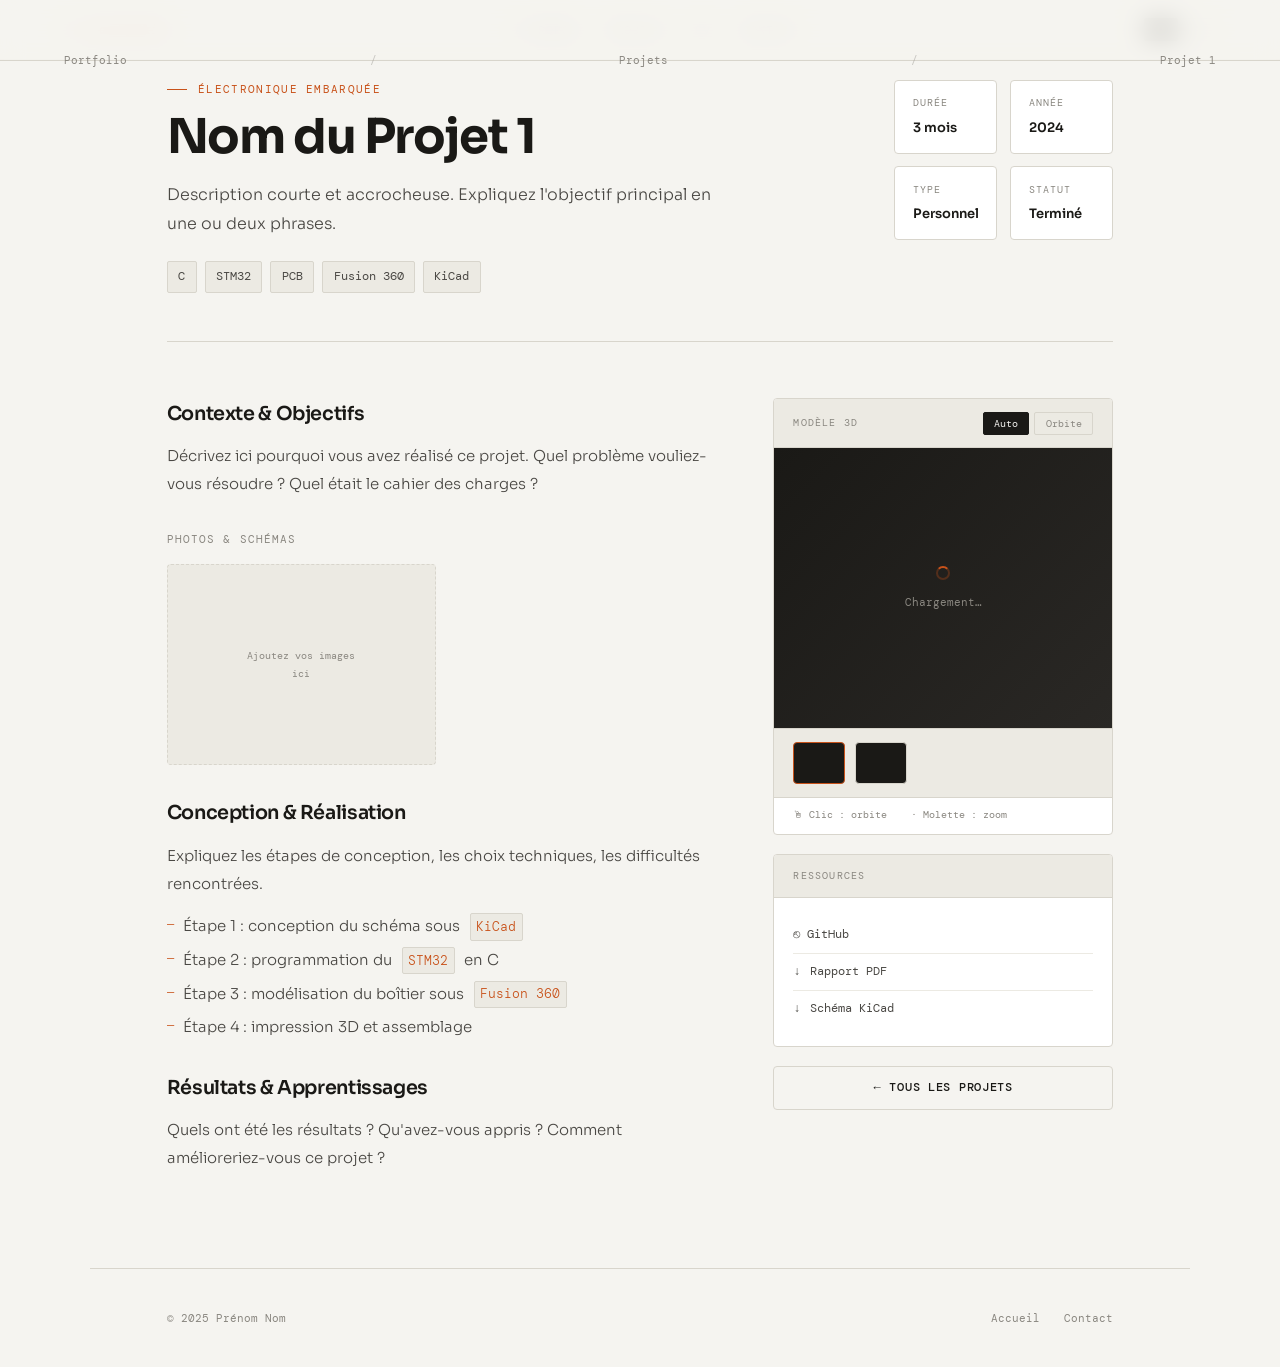
==== projets/projet-1/index.html @ 31da1fe3 "Chnage" ====
<!DOCTYPE html>
<html lang="fr" data-lang="fr">
<head>
  <meta charset="UTF-8" />
  <meta name="viewport" content="width=device-width, initial-scale=1.0"/>
  <title data-fr-title="Projet 1 — Portfolio" data-en-title="Project 1 — Portfolio">Projet 1 — Portfolio</title>
  <link rel="preconnect" href="https://fonts.googleapis.com">
  <link rel="preconnect" href="https://fonts.gstatic.com" crossorigin>
  <link href="https://fonts.googleapis.com/css2?family=DM+Mono:ital,wght@0,300;0,400;0,500;1,300&family=Sora:wght@200;300;400;600;700&display=swap" rel="stylesheet">
  <link rel="stylesheet" href="../../shared.css">
  <style>
    /* ══ LANGUE ══ */
    .lang-switch { display:flex; gap:.3rem; }
    .lang-btn { background:none; border:1px solid var(--border); border-radius:2px; padding:.2rem .55rem; font-family:var(--mono); font-size:11px; color:var(--ink3); cursor:pointer; transition:all var(--transition); }
    .lang-btn.active { background:var(--ink); color:var(--bg); border-color:var(--ink); }
    .lang-btn:hover:not(.active) { border-color:var(--ink2); color:var(--ink2); }
    [data-lang="fr"] [data-en] { display:none !important; }
    [data-lang="en"] [data-fr] { display:none !important; }

    /* ══ ANIMATIONS ══ */
    .anim       { opacity:0; transform:translateY(28px); transition:opacity .6s cubic-bezier(.4,0,.2,1), transform .6s cubic-bezier(.4,0,.2,1); }
    .anim-left  { opacity:0; transform:translateX(-40px); transition:opacity .6s cubic-bezier(.4,0,.2,1), transform .6s cubic-bezier(.4,0,.2,1); }
    .anim-right { opacity:0; transform:translateX(40px); transition:opacity .6s cubic-bezier(.4,0,.2,1), transform .6s cubic-bezier(.4,0,.2,1); }
    .anim.visible,.anim-left.visible,.anim-right.visible { opacity:1; transform:none; }
    .anim-d1{transition-delay:.07s;} .anim-d2{transition-delay:.14s;} .anim-d3{transition-delay:.21s;}

    /* ══ LAYOUT ══ */
    .page-wrap { max-width:1100px; margin:0 auto; padding:80px max(2rem,6vw) 80px; }
    .breadcrumb { display:flex; align-items:center; gap:.5rem; font-family:var(--mono); font-size:11px; color:var(--ink3); margin-bottom:3rem; padding-top:60px; }
    .breadcrumb a { color:var(--ink3); text-decoration:none; transition:color var(--transition); }
    .breadcrumb a:hover { color:var(--accent); }
    .breadcrumb-sep { opacity:.4; }

    /* ══ EN-TÊTE ══ */
    .project-header { margin-bottom:3.5rem; border-bottom:1px solid var(--border); padding-bottom:3rem; }
    .project-header-row { display:flex; justify-content:space-between; align-items:flex-start; gap:2rem; flex-wrap:wrap; }
    .project-type-label { font-family:var(--mono); font-size:11px; letter-spacing:.12em; text-transform:uppercase; color:var(--accent); margin-bottom:.8rem; display:flex; align-items:center; gap:.7rem; }
    .project-type-label::before { content:''; display:inline-block; width:20px; height:1px; background:var(--accent); }
    .project-header h1 { font-size:clamp(1.9rem,4vw,3rem); font-weight:700; letter-spacing:-.03em; line-height:1.1; margin-bottom:1.1rem; }
    .lead { font-size:1rem; font-weight:300; color:var(--ink2); max-width:560px; line-height:1.8; }
    .project-tags-row { display:flex; flex-wrap:wrap; gap:.5rem; margin-top:1.4rem; }
    .meta-grid { display:grid; grid-template-columns:1fr 1fr; gap:.8rem; flex-shrink:0; }
    .meta-item { padding:.9rem 1.1rem; background:var(--surface); border:1px solid var(--border); border-radius:var(--radius); min-width:100px; }
    .meta-label { font-family:var(--mono); font-size:10px; letter-spacing:.1em; text-transform:uppercase; color:var(--ink3); margin-bottom:.3rem; }
    .meta-value { font-size:13px; font-weight:600; }

    /* ══ CORPS ══ */
    .project-body { display:grid; grid-template-columns:1fr 340px; gap:3.5rem; align-items:start; }
    .project-content h2 { font-size:1.2rem; font-weight:600; letter-spacing:-.02em; margin:2rem 0 .8rem; }
    .project-content h2:first-child { margin-top:0; }
    .project-content p { color:var(--ink2); font-weight:300; line-height:1.85; margin-bottom:1rem; }
    .project-content ul { list-style:none; padding:0; margin-bottom:1rem; }
    .project-content li { display:flex; align-items:flex-start; gap:.6rem; color:var(--ink2); font-weight:300; line-height:1.7; margin-bottom:.4rem; }
    .project-content li::before { content:'—'; color:var(--accent); flex-shrink:0; font-family:var(--mono); font-size:12px; margin-top:2px; }
    .project-content code { font-family:var(--mono); font-size:13px; background:var(--bg2); border:1px solid var(--border); padding:.12em .42em; border-radius:2px; color:var(--accent); }

    /* ══ GALERIE IMAGES ══ */
    .img-gallery { margin:2rem 0; }
    .img-gallery-title { font-family:var(--mono); font-size:11px; letter-spacing:.1em; text-transform:uppercase; color:var(--ink3); margin-bottom:1rem; }
    .img-grid { display:grid; grid-template-columns:repeat(auto-fill, minmax(180px,1fr)); gap:.8rem; }
    .img-item { border:1px solid var(--border); border-radius:var(--radius); overflow:hidden; cursor:pointer; position:relative; aspect-ratio:4/3; background:var(--bg2); transition:border-color var(--transition), transform var(--transition); }
    .img-item:hover { border-color:var(--ink); transform:translateY(-2px); }
    .img-item img { width:100%; height:100%; object-fit:cover; display:block; }
    .img-lightbox { display:none; position:fixed; inset:0; z-index:998; background:rgba(20,19,16,.95); align-items:center; justify-content:center; }
    .img-lightbox.open { display:flex; }
    .img-lightbox img { max-width:90vw; max-height:90vh; object-fit:contain; border-radius:4px; }
    .img-lightbox-close { position:absolute; top:1.5rem; right:1.5rem; background:none; border:none; color:#fff; font-size:1.8rem; cursor:pointer; opacity:.7; transition:opacity var(--transition); }
    .img-lightbox-close:hover { opacity:1; }
    .img-lightbox-caption { position:absolute; bottom:2rem; left:50%; transform:translateX(-50%); font-family:var(--mono); font-size:11px; color:rgba(255,255,255,.5); }

    /* ══ SIDEBAR ══ */
    .project-sidebar { display:flex; flex-direction:column; gap:1.2rem; }
    .sidebar-card { background:var(--surface); border:1px solid var(--border); border-radius:var(--radius); overflow:hidden; }
    .sidebar-card-title { font-family:var(--mono); font-size:10px; letter-spacing:.12em; text-transform:uppercase; color:var(--ink3); padding:.8rem 1.2rem; border-bottom:1px solid var(--border); background:var(--bg2); }
    .sidebar-card-body { padding:1.2rem; }
    .sidebar-link { display:flex; align-items:center; gap:.6rem; font-family:var(--mono); font-size:12px; color:var(--ink2); text-decoration:none; padding:.5rem 0; border-bottom:1px solid var(--bg2); transition:color var(--transition); }
    .sidebar-link:last-child { border-bottom:none; }
    .sidebar-link:hover { color:var(--accent); }

    /* ══ VISIONNEUSE 3D ══ */
    .viewer-3d-card { background:var(--surface); border:1px solid var(--border); border-radius:var(--radius); overflow:hidden; }
    .viewer-3d-header { display:flex; align-items:center; justify-content:space-between; padding:.8rem 1.2rem; border-bottom:1px solid var(--border); background:var(--bg2); }
    .viewer-3d-title { font-family:var(--mono); font-size:10px; letter-spacing:.12em; text-transform:uppercase; color:var(--ink3); }
    .viewer-tabs { display:flex; gap:.3rem; }
    .viewer-tab { font-family:var(--mono); font-size:10px; padding:.25rem .65rem; border:1px solid var(--border); background:none; border-radius:2px; color:var(--ink3); cursor:pointer; transition:all var(--transition); }
    .viewer-tab.active { background:var(--ink); color:var(--bg); border-color:var(--ink); }
    .viewer-canvas-wrap { position:relative; height:280px; background:linear-gradient(135deg,#1a1916,#2a2825); display:flex; align-items:center; justify-content:center; }
    #viewerCanvas { position:absolute; inset:0; width:100%; height:100%; display:none; }
    .viewer-loading { display:flex; flex-direction:column; align-items:center; gap:.8rem; font-family:var(--mono); font-size:11px; color:var(--ink3); }
    .viewer-footer { padding:.6rem 1.2rem; border-top:1px solid var(--border); font-family:var(--mono); font-size:10px; color:var(--ink3); display:flex; gap:1.5rem; }
    .models-thumbs { display:flex; gap:.6rem; flex-wrap:wrap; padding:.8rem 1.2rem; border-top:1px solid var(--border); background:var(--bg2); }
    .model-thumb-btn { width:52px; height:42px; border:1px solid var(--border); border-radius:var(--radius); background:#1a1916; cursor:pointer; position:relative; overflow:hidden; padding:0; transition:border-color var(--transition); }
    .model-thumb-btn.active { border-color:var(--accent); }
    .model-thumb-btn canvas { position:absolute; inset:0; width:100%; height:100%; }

    @media (max-width:900px) { .project-body { grid-template-columns:1fr; } .meta-grid { grid-template-columns:repeat(4,1fr); } }
    @media (max-width:600px) { .meta-grid { grid-template-columns:1fr 1fr; } .project-header-row { flex-direction:column; } }
  </style>
</head>
<body>

  <nav>
    <a class="nav-logo" href="../../index.html">// portfolio</a>
    <ul class="nav-links">
      <li><a href="../../index.html#apropos"><span data-fr>À propos</span><span data-en>About</span></a></li>
      <li><a href="../../index.html#projets"><span data-fr>Projets</span><span data-en>Projects</span></a></li>
      <li><a href="../../index.html#cv">CV</a></li>
      <li><a href="../../index.html#contact">Contact</a></li>
    </ul>
    <div class="lang-switch">
      <button class="lang-btn active" onclick="setLang('fr',this)">FR</button>
      <button class="lang-btn" onclick="setLang('en',this)">EN</button>
    </div>
  </nav>

  <div class="page-wrap">

    <nav class="breadcrumb">
      <a href="../../index.html">Portfolio</a>
      <span class="breadcrumb-sep">/</span>
      <a href="../../index.html#projets"><span data-fr>Projets</span><span data-en>Projects</span></a>
      <span class="breadcrumb-sep">/</span>
      <!-- ✏️ NOM DU PROJET -->
      <span data-fr>Projet 1</span><span data-en>Project 1</span>
    </nav>

    <!-- ══ EN-TÊTE ══ -->
    <header class="project-header anim">
      <div class="project-header-row">
        <div>
          <!-- ✏️ TYPE -->
          <div class="project-type-label"><span data-fr>Électronique embarquée</span><span data-en>Embedded electronics</span></div>
          <!-- ✏️ TITRE -->
          <h1><span data-fr>Nom du Projet 1</span><span data-en>Project 1 Name</span></h1>
          <!-- ✏️ DESCRIPTION COURTE -->
          <p class="lead">
            <span data-fr>Description courte et accrocheuse. Expliquez l'objectif principal en une ou deux phrases.</span>
            <span data-en>Short and punchy description. State the main objective in one or two sentences.</span>
          </p>
          <div class="project-tags-row">
            <!-- ✏️ TAGS -->
            <span class="tag">C</span><span class="tag">STM32</span><span class="tag">PCB</span><span class="tag">Fusion 360</span><span class="tag">KiCad</span>
          </div>
        </div>
        <div class="meta-grid">
          <!-- ✏️ MÉTADONNÉES -->
          <div class="meta-item"><div class="meta-label" data-fr>Durée</div><div class="meta-label" data-en>Duration</div><div class="meta-value">3 <span data-fr>mois</span><span data-en>months</span></div></div>
          <div class="meta-item"><div class="meta-label" data-fr>Année</div><div class="meta-label" data-en>Year</div><div class="meta-value">2024</div></div>
          <div class="meta-item"><div class="meta-label">Type</div><div class="meta-value" data-fr>Personnel</div><div class="meta-value" data-en>Personal</div></div>
          <div class="meta-item"><div class="meta-label">Statut</div><div class="meta-value" data-fr>Terminé</div><div class="meta-value" data-en>Done</div></div>
        </div>
      </div>
    </header>

    <!-- ══ CORPS ══ -->
    <div class="project-body">

      <main class="project-content">

        <h2 class="anim"><span data-fr>Contexte & Objectifs</span><span data-en>Context & Goals</span></h2>
        <!-- ✏️ CONTENU FR/EN -->
        <p class="anim anim-d1" data-fr>Décrivez ici pourquoi vous avez réalisé ce projet. Quel problème vouliez-vous résoudre ? Quel était le cahier des charges ?</p>
        <p class="anim anim-d1" data-en>Describe why you built this project. What problem were you solving? What were the specifications?</p>

        <!-- ✏️ GALERIE D'IMAGES — ajoutez vos images dans le dossier du projet -->
        <!-- Supprimez ou complétez ce bloc selon vos images -->
        <div class="img-gallery anim">
          <div class="img-gallery-title"><span data-fr>Photos & schémas</span><span data-en>Photos & schematics</span></div>
          <div class="img-grid">
            <!-- Exemple : <div class="img-item" onclick="openLight(this)"><img src="schema.jpg" alt="Schéma électrique" data-caption="Schéma électrique — KiCad"></div> -->
            <div class="img-item" style="display:flex;align-items:center;justify-content:center;font-family:var(--mono);font-size:10px;color:var(--ink3);border-style:dashed;">
              <span style="text-align:center;padding:1rem;line-height:1.8;"><span data-fr>Ajoutez vos images<br>ici</span><span data-en>Add your images<br>here</span></span>
            </div>
          </div>
        </div>

        <h2 class="anim"><span data-fr>Conception & Réalisation</span><span data-en>Design & Implementation</span></h2>
        <p class="anim" data-fr>Expliquez les étapes de conception, les choix techniques, les difficultés rencontrées.</p>
        <p class="anim" data-en>Explain the design process, technical choices, and challenges encountered.</p>
        <ul class="anim">
          <li data-fr>Étape 1 : conception du schéma sous <code>KiCad</code></li>
          <li data-en>Step 1: schematic design with <code>KiCad</code></li>
          <li data-fr>Étape 2 : programmation du <code>STM32</code> en C</li>
          <li data-en>Step 2: <code>STM32</code> firmware in C</li>
          <li data-fr>Étape 3 : modélisation du boîtier sous <code>Fusion 360</code></li>
          <li data-en>Step 3: enclosure modelling with <code>Fusion 360</code></li>
          <li data-fr>Étape 4 : impression 3D et assemblage</li>
          <li data-en>Step 4: 3D printing and assembly</li>
        </ul>

        <h2 class="anim"><span data-fr>Résultats & Apprentissages</span><span data-en>Results & Takeaways</span></h2>
        <p class="anim" data-fr>Quels ont été les résultats ? Qu'avez-vous appris ? Comment amélioreriez-vous ce projet ?</p>
        <p class="anim" data-en>What were the results? What did you learn? How would you improve this project?</p>

      </main>

      <!-- ══ SIDEBAR ══ -->
      <aside class="project-sidebar">

        <!-- Visionneuse 3D -->
        <div class="viewer-3d-card anim anim-right">
          <div class="viewer-3d-header">
            <span class="viewer-3d-title"><span data-fr>Modèle 3D</span><span data-en>3D Model</span></span>
            <div class="viewer-tabs">
              <button class="viewer-tab active" onclick="setViewMode('rotate',this)"><span data-fr>Auto</span><span data-en>Auto</span></button>
              <button class="viewer-tab" onclick="setViewMode('orbit',this)"><span data-fr>Orbite</span><span data-en>Orbit</span></button>
            </div>
          </div>
          <div class="viewer-canvas-wrap" id="viewerWrap">
            <canvas id="viewerCanvas"></canvas>
            <div class="viewer-loading" id="viewerLoading">
              <div class="spinner"></div>
              <span data-fr>Chargement…</span><span data-en>Loading…</span>
            </div>
          </div>
          <div class="models-thumbs" id="modelsThumbs" style="display:none;"></div>
          <div class="viewer-footer">
            <span data-fr>🖱 Clic : orbite</span><span data-en>🖱 Click: orbit</span>
            <span>· <span data-fr>Molette : zoom</span><span data-en>Scroll: zoom</span></span>
          </div>
        </div>

        <!-- Ressources -->
        <div class="sidebar-card anim anim-right anim-d1">
          <div class="sidebar-card-title"><span data-fr>Ressources</span><span data-en>Resources</span></div>
          <div class="sidebar-card-body">
            <!-- ✏️ LIENS -->
            <a href="#" class="sidebar-link">⎋ GitHub</a>
            <a href="#" class="sidebar-link">↓ <span data-fr>Rapport PDF</span><span data-en>PDF Report</span></a>
            <a href="#" class="sidebar-link">↓ <span data-fr>Schéma KiCad</span><span data-en>KiCad schematic</span></a>
          </div>
        </div>

        <a href="../../index.html#projets" class="btn btn-ghost anim anim-right anim-d2" style="width:100%;justify-content:center;">
          ← <span data-fr>Tous les projets</span><span data-en>All projects</span>
        </a>

      </aside>
    </div>

  </div>

  <!-- Lightbox -->
  <div class="img-lightbox" id="lightbox" onclick="closeLight(event)">
    <button class="img-lightbox-close" onclick="closeLight()">✕</button>
    <img id="lightboxImg" src="" alt="">
    <div class="img-lightbox-caption" id="lightboxCaption"></div>
  </div>

  <footer>
    <span class="footer-copy">© 2025 Prénom Nom</span>
    <div class="footer-links">
      <a href="../../index.html"><span data-fr>Accueil</span><span data-en>Home</span></a>
      <a href="../../index.html#contact">Contact</a>
    </div>
  </footer>

  <script>
    // ══════════════════════════════
    // CONFIGURATION — modifiez ici
    // ══════════════════════════════

    // ✏️ Fichiers .glb dans modeles3d/ (relatif à ce fichier)
    const MODELES_3D = ["bras.glb","Untitled.glb"
      // "boitier.glb",
      // "carte-pcb.glb",
    ];

    // ══════════════════════════════
    // LANGUE
    // ══════════════════════════════
    function setLang(lang, btn) {
      document.documentElement.setAttribute('data-lang', lang);
      document.querySelectorAll('.lang-btn').forEach(b => b.classList.remove('active'));
      btn.classList.add('active');
      try { localStorage.setItem('portfolio-lang', lang); } catch(e) {}
    }
    try {
      const s = localStorage.getItem('portfolio-lang');
      if (s) {
        document.documentElement.setAttribute('data-lang', s);
        document.querySelectorAll('.lang-btn').forEach(b => b.classList.toggle('active', b.textContent.toLowerCase() === s));
      }
    } catch(e) {}

    // ══════════════════════════════
    // ANIMATIONS
    // ══════════════════════════════
    const io = new IntersectionObserver(entries => {
      entries.forEach(e => { if (e.isIntersecting) { e.target.classList.add('visible'); io.unobserve(e.target); } });
    }, { threshold: 0.08, rootMargin: '0px 0px -30px 0px' });
    document.querySelectorAll('.anim,.anim-left,.anim-right').forEach(el => io.observe(el));

    // ══════════════════════════════
    // LIGHTBOX IMAGES
    // ══════════════════════════════
    function openLight(el) {
      const img = el.querySelector('img');
      if (!img) return;
      document.getElementById('lightboxImg').src = img.src;
      document.getElementById('lightboxCaption').textContent = img.dataset.caption || img.alt || '';
      document.getElementById('lightbox').classList.add('open');
      document.body.style.overflow = 'hidden';
    }
    function closeLight(e) {
      if (e && e.target !== document.getElementById('lightbox') && !e.target.classList.contains('img-lightbox-close')) return;
      document.getElementById('lightbox').classList.remove('open');
      document.body.style.overflow = '';
    }
    document.addEventListener('keydown', e => { if (e.key === 'Escape') { document.getElementById('lightbox').classList.remove('open'); document.body.style.overflow = ''; } });

    // ══════════════════════════════
    // THREE.JS + GLB
    // ══════════════════════════════
    function loadScript(src) { return new Promise((r,j) => { const s=document.createElement('script'); s.src=src; s.onload=r; s.onerror=j; document.head.appendChild(s); }); }
    const threeReady = (async () => {
      await loadScript('https://cdnjs.cloudflare.com/ajax/libs/three.js/r128/three.min.js');
      await loadScript('https://cdn.jsdelivr.net/npm/three@0.128.0/examples/js/loaders/GLTFLoader.js');
      await loadScript('https://cdn.jsdelivr.net/npm/three@0.128.0/examples/js/controls/OrbitControls.js');
    })();

    let viewerRenderer=null, viewerRAF=null, viewerModel=null, viewerControls=null, viewMode='rotate';
    function setViewMode(mode, btn) {
      viewMode = mode;
      document.querySelectorAll('.viewer-tab').forEach(t => t.classList.remove('active'));
      btn.classList.add('active');
      if (viewerControls) viewerControls.enabled = (mode === 'orbit');
    }

    async function initViewer(buf) {
      await threeReady;
      const wrap = document.getElementById('viewerWrap');
      const canvas = document.getElementById('viewerCanvas');
      const loading = document.getElementById('viewerLoading');
      if (viewerRAF) cancelAnimationFrame(viewerRAF);
      if (viewerRenderer) { viewerRenderer.dispose(); viewerRenderer = null; }
      canvas.style.display = 'none'; loading.style.display = 'flex';
      const w = wrap.clientWidth, h = 280;
      canvas.width = w; canvas.height = h;
      viewerRenderer = new THREE.WebGLRenderer({ canvas, antialias:true });
      viewerRenderer.setSize(w,h); viewerRenderer.setPixelRatio(Math.min(devicePixelRatio,2));
      viewerRenderer.outputEncoding = THREE.sRGBEncoding; viewerRenderer.setClearColor(0x1a1916,1);
      const scene = new THREE.Scene();
      const cam = new THREE.PerspectiveCamera(45,w/h,0.001,10000);
      cam.position.set(0,1.2,3.5);
      viewerControls = new THREE.OrbitControls(cam,canvas);
      viewerControls.enableDamping=true; viewerControls.dampingFactor=0.07; viewerControls.enabled=(viewMode==='orbit');
      scene.add(new THREE.AmbientLight(0xffffff,0.7));
      const dl=new THREE.DirectionalLight(0xffffff,1.3); dl.position.set(4,6,4); scene.add(dl);
      scene.add(new THREE.HemisphereLight(0x334466,0x221100,0.4));
      new THREE.GLTFLoader().parse(buf.slice(0),'',(gltf)=>{
        if(viewerModel) scene.remove(viewerModel);
        viewerModel=gltf.scene;
        const box=new THREE.Box3().setFromObject(viewerModel);
        const center=box.getCenter(new THREE.Vector3());
        const maxD=Math.max(...box.getSize(new THREE.Vector3()).toArray())||1;
        viewerModel.scale.setScalar(2.5/maxD); viewerModel.position.copy(center.multiplyScalar(-2.5/maxD));
        scene.add(viewerModel); viewerControls.target.set(0,0,0); viewerControls.update();
        loading.style.display='none'; canvas.style.display='block';
        let angle=0;
        const loop=()=>{ viewerRAF=requestAnimationFrame(loop); if(viewMode==='rotate'){angle+=0.007;viewerModel.rotation.y=angle;} viewerControls.update(); viewerRenderer.render(scene,cam); };
        loop();
      },err=>{console.error(err);loading.innerHTML='<span style="color:#ef4444">⚠</span>';});
    }

    async function makeMiniThumb(btn,buf) {
      await threeReady;
      const canvas=document.createElement('canvas'); canvas.width=52; canvas.height=42;
      canvas.style.cssText='position:absolute;inset:0;width:100%;height:100%;';
      const renderer=new THREE.WebGLRenderer({canvas,antialias:true});
      renderer.setSize(52,42); renderer.setClearColor(0x1a1916,1); renderer.outputEncoding=THREE.sRGBEncoding;
      const scene=new THREE.Scene(); const cam=new THREE.PerspectiveCamera(45,52/42,0.001,10000); cam.position.set(0,1,3);
      scene.add(new THREE.AmbientLight(0xffffff,0.8)); const dl=new THREE.DirectionalLight(0xffffff,1.2); dl.position.set(3,5,3); scene.add(dl);
      new THREE.GLTFLoader().parse(buf.slice(0),'',(gltf)=>{
        const m=gltf.scene; const box=new THREE.Box3().setFromObject(m);
        const center=box.getCenter(new THREE.Vector3()); const maxD=Math.max(...box.getSize(new THREE.Vector3()).toArray())||1;
        m.scale.setScalar(2/maxD); m.position.copy(center.multiplyScalar(-2/maxD)); scene.add(m);
        let a=0; const loop=()=>{requestAnimationFrame(loop);a+=0.013;m.rotation.y=a;renderer.render(scene,cam);};
        loop(); btn.appendChild(canvas);
      },()=>{});
    }

    async function loadAllModels() {
      const card = document.querySelector('.viewer-3d-card');
      if (MODELES_3D.length === 0) { if(card) card.style.display='none'; return; }
      const thumbsEl = document.getElementById('modelsThumbs');
      let first = true;
      for (const f of MODELES_3D) {
        try {
          const res = await fetch(`modeles3d/${f}`); if(!res.ok) throw 0;
          const buf = await res.arrayBuffer();
          const btn = document.createElement('button');
          btn.className = 'model-thumb-btn'; btn.title = f.replace(/\.glb$/i,'');
          btn.onclick = () => { document.querySelectorAll('.model-thumb-btn').forEach(b=>b.classList.remove('active')); btn.classList.add('active'); initViewer(buf); };
          thumbsEl.appendChild(btn);
          makeMiniThumb(btn, buf);
          if (first) { first=false; btn.classList.add('active'); initViewer(buf); if(MODELES_3D.length>1) thumbsEl.style.display='flex'; }
        } catch(e) { console.warn('GLB not found:', f); }
      }
      if (first && card) card.style.display='none'; // aucun chargé
    }
    loadAllModels();
  </script>
</body>
</html>
---- shared.css ----
/* ═══════════════════════════════════════
   SHARED STYLES — portfolio + projet pages
   ═══════════════════════════════════════ */

*, *::before, *::after { box-sizing: border-box; margin: 0; padding: 0; }

:root {
  --bg: #f5f4f0;
  --bg2: #eceae3;
  --surface: #ffffff;
  --ink: #1a1916;
  --ink2: #4a4844;
  --ink3: #8a8780;
  --accent: #c8521a;
  --accent2: #2a52be;
  --border: #d8d5cc;
  --mono: 'DM Mono', monospace;
  --sans: 'Sora', sans-serif;
  --radius: 4px;
  --transition: 0.22s cubic-bezier(0.4,0,0.2,1);
}

html { scroll-behavior: smooth; }

body {
  background: var(--bg);
  color: var(--ink);
  font-family: var(--sans);
  font-size: 15px;
  line-height: 1.65;
  overflow-x: hidden;
}

/* ── NAV ── */
nav {
  position: fixed; top: 0; left: 0; right: 0; z-index: 100;
  display: flex; align-items: center; justify-content: space-between;
  padding: 0 max(2rem, 5vw);
  height: 60px;
  background: rgba(245,244,240,0.88);
  backdrop-filter: blur(12px);
  border-bottom: 1px solid var(--border);
}
.nav-logo {
  font-family: var(--mono); font-size: 13px; font-weight: 500;
  color: var(--accent); letter-spacing: 0.05em; text-decoration: none;
}
.nav-links { display: flex; gap: 2rem; list-style: none; }
.nav-links a {
  font-family: var(--mono); font-size: 12px; font-weight: 400;
  color: var(--ink2); text-decoration: none;
  letter-spacing: 0.06em; text-transform: uppercase;
  transition: color var(--transition); position: relative;
}
.nav-links a::after {
  content:''; position: absolute; bottom: -2px; left: 0;
  width: 0; height: 1px; background: var(--accent);
  transition: width var(--transition);
}
.nav-links a:hover { color: var(--ink); }
.nav-links a:hover::after { width: 100%; }

/* ── BUTTONS ── */
.btn {
  display: inline-flex; align-items: center; gap: 0.5rem;
  padding: 0.7rem 1.5rem;
  font-family: var(--mono); font-size: 12px; font-weight: 500;
  letter-spacing: 0.06em; text-transform: uppercase;
  text-decoration: none; border-radius: var(--radius);
  transition: all var(--transition); cursor: pointer; border: 1px solid;
}
.btn-primary { background: var(--ink); color: var(--bg); border-color: var(--ink); }
.btn-primary:hover { background: var(--accent); border-color: var(--accent); }
.btn-ghost { background: transparent; color: var(--ink); border-color: var(--border); }
.btn-ghost:hover { border-color: var(--ink); background: var(--bg2); }

/* ── TAGS ── */
.tag {
  font-family: var(--mono); font-size: 12px;
  padding: 0.3rem 0.65rem;
  background: var(--bg2); border: 1px solid var(--border);
  border-radius: 2px; color: var(--ink2);
}

/* ── FADE-IN ── */
.fade-in {
  opacity: 0; transform: translateY(18px);
  transition: opacity 0.55s cubic-bezier(.4,0,.2,1), transform 0.55s cubic-bezier(.4,0,.2,1);
}
.fade-in.visible { opacity: 1; transform: translateY(0); }

/* ── FOOTER ── */
footer {
  max-width: 1100px; margin: 0 auto;
  padding: 2.5rem max(2rem, 6vw);
  display: flex; justify-content: space-between; align-items: center;
  border-top: 1px solid var(--border);
}
.footer-copy { font-family: var(--mono); font-size: 11px; color: var(--ink3); }
.footer-links { display: flex; gap: 1.5rem; }
.footer-links a {
  font-family: var(--mono); font-size: 11px; color: var(--ink3);
  text-decoration: none; transition: color var(--transition);
}
.footer-links a:hover { color: var(--ink); }

/* ── SPINNER ── */
.spinner {
  width: 14px; height: 14px;
  border: 2px solid rgba(200,82,26,0.3); border-top-color: var(--accent);
  border-radius: 50%; animation: spin 0.7s linear infinite;
}
@keyframes spin { to { transform: rotate(360deg); } }

/* ── RESPONSIVE ── */
@media (max-width: 768px) {
  .nav-links { display: none; }
}
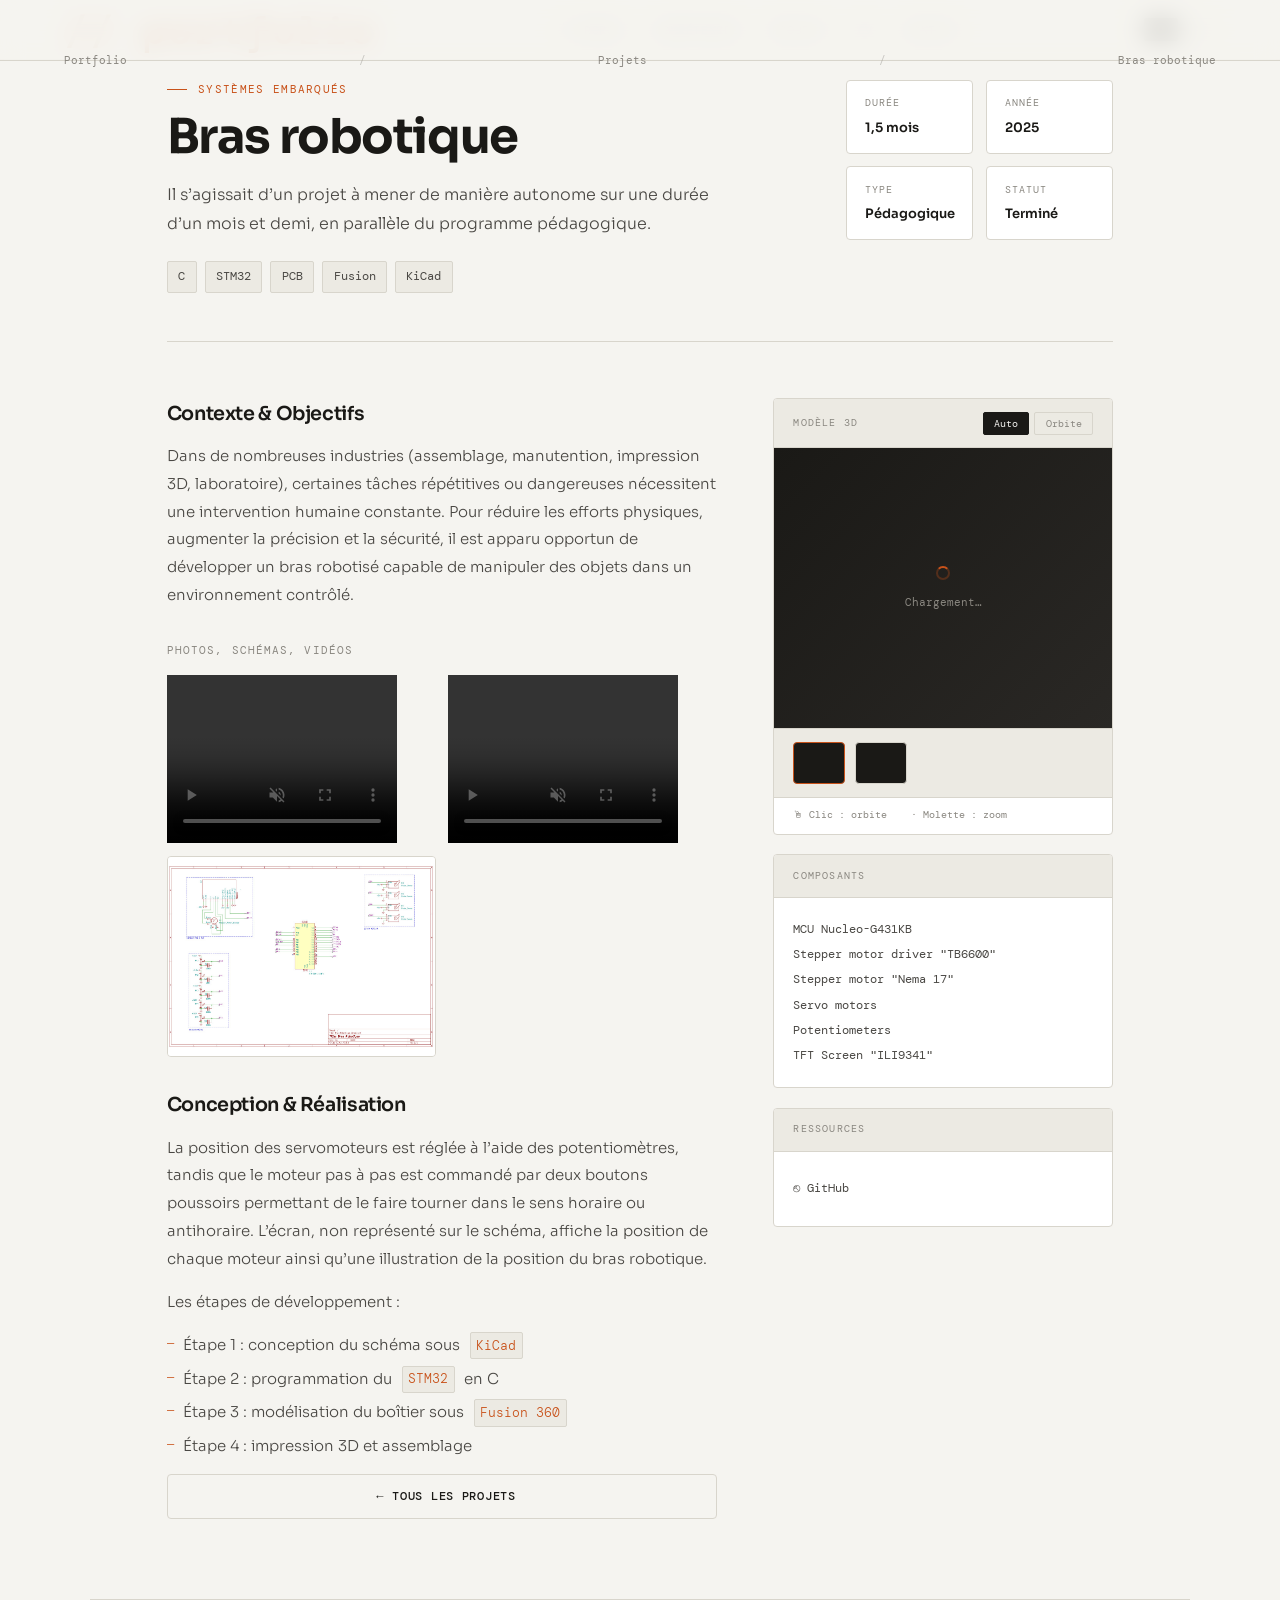
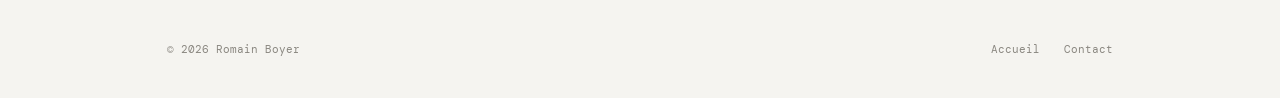
==== commit 0c1adc9d: "Chnage" ====
--- a/projets/projet-1/index.html
+++ b/projets/projet-1/index.html
@@ -100,12 +100,13 @@
 <body>
 
   <nav>
-    <a class="nav-logo" href="../../index.html">// portfolio</a>
+    <a class="nav-logo" href="#hero">// portfolio</a>
     <ul class="nav-links">
-      <li><a href="../../index.html#apropos"><span data-fr>À propos</span><span data-en>About</span></a></li>
-      <li><a href="../../index.html#projets"><span data-fr>Projets</span><span data-en>Projects</span></a></li>
-      <li><a href="../../index.html#cv">CV</a></li>
-      <li><a href="../../index.html#contact">Contact</a></li>
+      <li><a href="#apropos"><span data-fr>À propos</span><span data-en>About</span></a></li>
+      <li><a href="#competences"><span data-fr>Compétences</span><span data-en>Skills</span></a></li>
+      <li><a href="#projets"><span data-fr>Projets</span><span data-en>Projects</span></a></li>
+      <li><a href="#cv">CV</a></li>
+      <li><a href="#contact">Contact</a></li>
     </ul>
     <div class="lang-switch">
       <button class="lang-btn active" onclick="setLang('fr',this)">FR</button>
@@ -121,7 +122,7 @@
       <a href="../../index.html#projets"><span data-fr>Projets</span><span data-en>Projects</span></a>
       <span class="breadcrumb-sep">/</span>
       <!-- ✏️ NOM DU PROJET -->
-      <span data-fr>Projet 1</span><span data-en>Project 1</span>
+      <span data-fr>Bras robotique</span><span data-en>Robotic arm</span>
     </nav>
 
     <!-- ══ EN-TÊTE ══ -->
@@ -129,24 +130,24 @@
       <div class="project-header-row">
         <div>
           <!-- ✏️ TYPE -->
-          <div class="project-type-label"><span data-fr>Électronique embarquée</span><span data-en>Embedded electronics</span></div>
+          <div class="project-type-label"><span data-fr>Systèmes embarqués</span><span data-en>Embedded systems</span></div>
           <!-- ✏️ TITRE -->
-          <h1><span data-fr>Nom du Projet 1</span><span data-en>Project 1 Name</span></h1>
+          <h1><span data-fr>Bras robotique</span><span data-en>Robotic arm</span></h1>
           <!-- ✏️ DESCRIPTION COURTE -->
           <p class="lead">
-            <span data-fr>Description courte et accrocheuse. Expliquez l'objectif principal en une ou deux phrases.</span>
-            <span data-en>Short and punchy description. State the main objective in one or two sentences.</span>
+            <span data-fr>Il s’agissait d’un projet à mener de manière autonome sur une durée d’un mois et demi, en parallèle du programme pédagogique.</span>
+            <span data-en>This was a project to be carried out independently over a period of one and a half months, in parallel with the educational program.</span>
           </p>
           <div class="project-tags-row">
             <!-- ✏️ TAGS -->
-            <span class="tag">C</span><span class="tag">STM32</span><span class="tag">PCB</span><span class="tag">Fusion 360</span><span class="tag">KiCad</span>
+            <span class="tag">C</span><span class="tag">STM32</span><span class="tag">PCB</span><span class="tag">Fusion</span><span class="tag">KiCad</span>
           </div>
         </div>
         <div class="meta-grid">
           <!-- ✏️ MÉTADONNÉES -->
-          <div class="meta-item"><div class="meta-label" data-fr>Durée</div><div class="meta-label" data-en>Duration</div><div class="meta-value">3 <span data-fr>mois</span><span data-en>months</span></div></div>
-          <div class="meta-item"><div class="meta-label" data-fr>Année</div><div class="meta-label" data-en>Year</div><div class="meta-value">2024</div></div>
-          <div class="meta-item"><div class="meta-label">Type</div><div class="meta-value" data-fr>Personnel</div><div class="meta-value" data-en>Personal</div></div>
+          <div class="meta-item"><div class="meta-label" data-fr>Durée</div><div class="meta-label" data-en>Duration</div><div class="meta-value">1,5 <span data-fr>mois</span><span data-en>months</span></div></div>
+          <div class="meta-item"><div class="meta-label" data-fr>Année</div><div class="meta-label" data-en>Year</div><div class="meta-value">2025</div></div>
+          <div class="meta-item"><div class="meta-label">Type</div><div class="meta-value" data-fr>Pédagogique</div><div class="meta-value" data-en>Educational</div></div>
           <div class="meta-item"><div class="meta-label">Statut</div><div class="meta-value" data-fr>Terminé</div><div class="meta-value" data-en>Done</div></div>
         </div>
       </div>
@@ -159,24 +160,25 @@
 
         <h2 class="anim"><span data-fr>Contexte & Objectifs</span><span data-en>Context & Goals</span></h2>
         <!-- ✏️ CONTENU FR/EN -->
-        <p class="anim anim-d1" data-fr>Décrivez ici pourquoi vous avez réalisé ce projet. Quel problème vouliez-vous résoudre ? Quel était le cahier des charges ?</p>
-        <p class="anim anim-d1" data-en>Describe why you built this project. What problem were you solving? What were the specifications?</p>
+        <p class="anim anim-d1" data-fr>Dans de nombreuses industries (assemblage, manutention, impression 3D, laboratoire), certaines tâches répétitives ou dangereuses nécessitent une intervention humaine constante. Pour réduire les efforts physiques, augmenter la précision et la sécurité, il est apparu opportun de développer un bras robotisé capable de manipuler des objets dans un environnement contrôlé.</p>
+        <p class="anim anim-d1" data-en>In many industries (assembly, handling, 3D printing, laboratories), certain repetitive or dangerous tasks require constant human intervention. To reduce physical strain and increase precision and safety, it became necessary to develop a robotic arm capable of manipulating objects in a controlled environment.</p>
 
         <!-- ✏️ GALERIE D'IMAGES — ajoutez vos images dans le dossier du projet -->
         <!-- Supprimez ou complétez ce bloc selon vos images -->
         <div class="img-gallery anim">
-          <div class="img-gallery-title"><span data-fr>Photos & schémas</span><span data-en>Photos & schematics</span></div>
+          <div class="img-gallery-title"><span data-fr>Photos, schémas, vidéos</span><span data-en>Photos, schematics, videos</span></div>
           <div class="img-grid">
-            <!-- Exemple : <div class="img-item" onclick="openLight(this)"><img src="schema.jpg" alt="Schéma électrique" data-caption="Schéma électrique — KiCad"></div> -->
-            <div class="img-item" style="display:flex;align-items:center;justify-content:center;font-family:var(--mono);font-size:10px;color:var(--ink3);border-style:dashed;">
-              <span style="text-align:center;padding:1rem;line-height:1.8;"><span data-fr>Ajoutez vos images<br>ici</span><span data-en>Add your images<br>here</span></span>
-            </div>
+            <video width="230" height="168" controls muted><source src="video.mov" type="video/mp4">Votre navigateur ne supporte pas la balise vidéo.</video>
+            <video width="230" height="168" controls muted><source src="video2.mov" type="video/mp4">Votre navigateur ne supporte pas la balise vidéo.</video>
+            <div class="img-item" onclick="openLight(this)"><img src="BrasRobotique.jpg" alt="Schéma électrique" data-caption="Schéma électrique — KiCad"></div>
           </div>
         </div>
 
         <h2 class="anim"><span data-fr>Conception & Réalisation</span><span data-en>Design & Implementation</span></h2>
-        <p class="anim" data-fr>Expliquez les étapes de conception, les choix techniques, les difficultés rencontrées.</p>
-        <p class="anim" data-en>Explain the design process, technical choices, and challenges encountered.</p>
+        <p class="anim" data-fr>La position des servomoteurs est réglée à l’aide des potentiomètres, tandis que le moteur pas à pas est commandé par deux boutons poussoirs permettant de le faire tourner dans le sens horaire ou antihoraire. L’écran, non représenté sur le schéma, affiche la position de chaque moteur ainsi qu’une illustration de la position du bras robotique.</p>
+        <p class="anim" data-en>The servo motors are positioned using potentiometers, while the stepper motor is controlled by two pushbuttons, allowing it to rotate clockwise or counterclockwise. The screen, not shown in the diagram, displays the position of each motor as well as an illustration of the robotic arm's position.</p>
+        <p class="anim" data-fr>Les étapes de développement :</p>
+        <p class="anim" data-en>Development steps :</p>
         <ul class="anim">
           <li data-fr>Étape 1 : conception du schéma sous <code>KiCad</code></li>
           <li data-en>Step 1: schematic design with <code>KiCad</code></li>
@@ -188,10 +190,10 @@
           <li data-en>Step 4: 3D printing and assembly</li>
         </ul>
 
-        <h2 class="anim"><span data-fr>Résultats & Apprentissages</span><span data-en>Results & Takeaways</span></h2>
-        <p class="anim" data-fr>Quels ont été les résultats ? Qu'avez-vous appris ? Comment amélioreriez-vous ce projet ?</p>
-        <p class="anim" data-en>What were the results? What did you learn? How would you improve this project?</p>
-
+        <a href="../../index.html#projets" class="btn btn-ghost anim anim-right anim-d2" style="width:100%;justify-content:center;">
+          <span></span>
+          ← <span data-fr>Tous les projets</span><span data-en>All projects</span>
+        </a>
       </main>
 
       <!-- ══ SIDEBAR ══ -->
@@ -220,20 +222,22 @@
           </div>
         </div>
 
+        <div class="sidebar-card anim anim-right anim-d1">
+          <div class="sidebar-card-title"><span data-fr>Composants</span><span data-en>Components</span></div>
+          <div class="sidebar-card-body" style="font-family:var(--mono);font-size:12px;color:var(--ink2);line-height:2.1;">
+            <!-- ✏️ LISTE COMPOSANTS -->
+            MCU Nucleo-G431KB<br>Stepper motor driver "TB6600"<br>Stepper motor "Nema 17"<br>Servo motors<br>Potentiometers<br>TFT Screen "ILI9341"
+          </div>
+        </div>
+
         <!-- Ressources -->
         <div class="sidebar-card anim anim-right anim-d1">
           <div class="sidebar-card-title"><span data-fr>Ressources</span><span data-en>Resources</span></div>
           <div class="sidebar-card-body">
             <!-- ✏️ LIENS -->
-            <a href="#" class="sidebar-link">⎋ GitHub</a>
-            <a href="#" class="sidebar-link">↓ <span data-fr>Rapport PDF</span><span data-en>PDF Report</span></a>
-            <a href="#" class="sidebar-link">↓ <span data-fr>Schéma KiCad</span><span data-en>KiCad schematic</span></a>
-          </div>
-        </div>
-
-        <a href="../../index.html#projets" class="btn btn-ghost anim anim-right anim-d2" style="width:100%;justify-content:center;">
-          ← <span data-fr>Tous les projets</span><span data-en>All projects</span>
-        </a>
+            <a href="https://github.com/rbyr-gh/robotic-arm" class="sidebar-link">⎋ GitHub</a>
+          </div>
+        </div>
 
       </aside>
     </div>
@@ -248,7 +252,7 @@
   </div>
 
   <footer>
-    <span class="footer-copy">© 2025 Prénom Nom</span>
+    <span class="footer-copy">© 2026 Romain Boyer</span>
     <div class="footer-links">
       <a href="../../index.html"><span data-fr>Accueil</span><span data-en>Home</span></a>
       <a href="../../index.html#contact">Contact</a>
--- a/shared.css
+++ b/shared.css
@@ -42,9 +42,42 @@
   border-bottom: 1px solid var(--border);
 }
 .nav-logo {
-  font-family: var(--mono); font-size: 13px; font-weight: 500;
-  color: var(--accent); letter-spacing: 0.05em; text-decoration: none;
+  font-family: var(--mono);
+  font-size: 40px;
+  font-weight: 500;
+  color: var(--accent);
+  letter-spacing: 0.05em;
+  text-decoration: none;
 }
+
+.eseo-title {
+  font-family: var(--sans);
+  font-size: 11px;
+  font-weight: 500;
+  color: var(--accent);
+  letter-spacing: 0.05em;
+  text-decoration: none;
+
+  position: relative; /* nécessaire pour ::after */
+  --transition: 0.22s cubic-bezier(0.4,0,0.2,1);
+  transition: color var(--transition);
+}
+
+.eseo-title::after {
+  content: "";
+  position: absolute;
+  left: 0;
+  bottom: -2px; /* distance sous le texte */
+  width: 0;
+  height: 1px; /* épaisseur de la barre */
+  background-color: var(--accent);
+  transition: width var(--transition);
+}
+
+.eseo-title:hover::after {
+  width: 200%; /* la barre s'étend au survol */
+}
+
 .nav-links { display: flex; gap: 2rem; list-style: none; }
 .nav-links a {
   font-family: var(--mono); font-size: 12px; font-weight: 400;
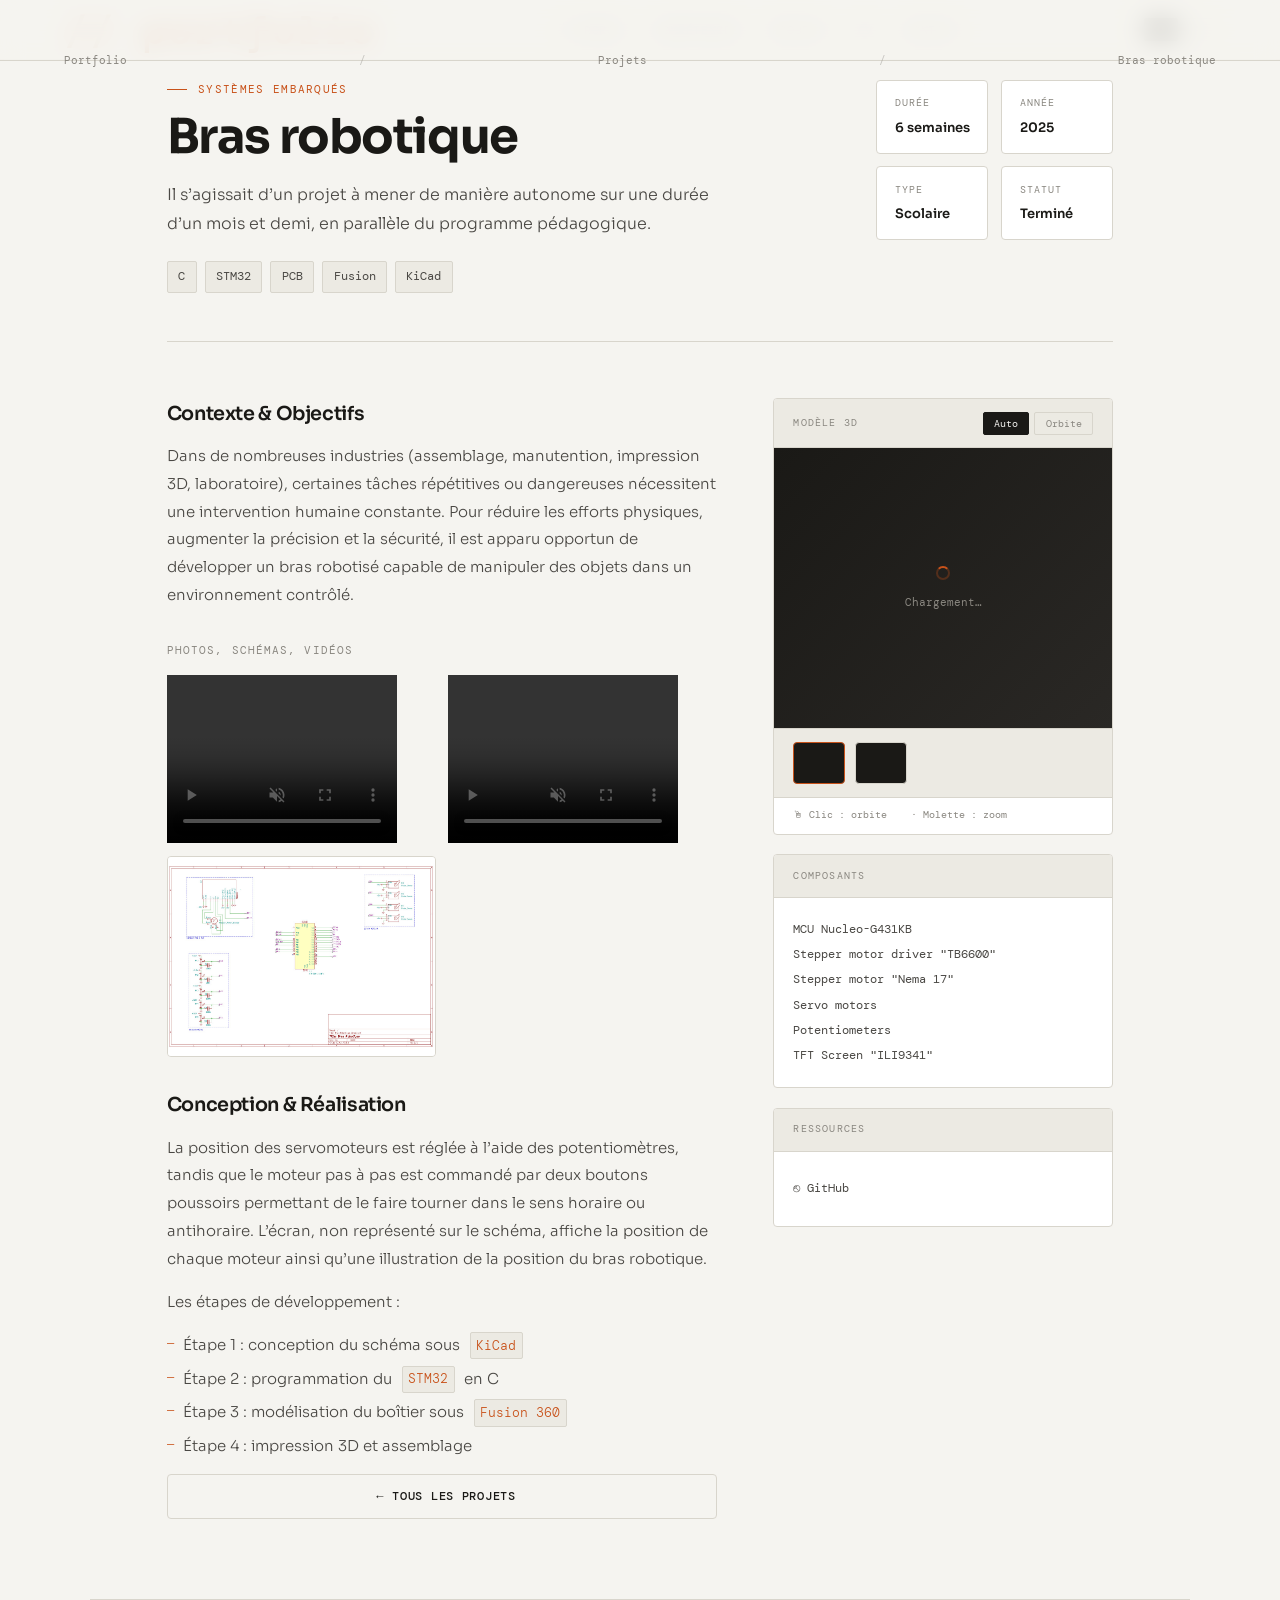
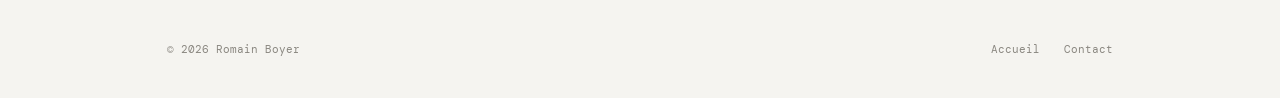
==== commit e2614f35: "Change" ====
--- a/projets/projet-1/index.html
+++ b/projets/projet-1/index.html
@@ -3,7 +3,7 @@
 <head>
   <meta charset="UTF-8" />
   <meta name="viewport" content="width=device-width, initial-scale=1.0"/>
-  <title data-fr-title="Projet 1 — Portfolio" data-en-title="Project 1 — Portfolio">Projet 1 — Portfolio</title>
+  <title data-fr-title="Bras robotique" data-en-title="Robotic arm">Robotic arm</title>
   <link rel="preconnect" href="https://fonts.googleapis.com">
   <link rel="preconnect" href="https://fonts.gstatic.com" crossorigin>
   <link href="https://fonts.googleapis.com/css2?family=DM+Mono:ital,wght@0,300;0,400;0,500;1,300&family=Sora:wght@200;300;400;600;700&display=swap" rel="stylesheet">
@@ -145,9 +145,9 @@
         </div>
         <div class="meta-grid">
           <!-- ✏️ MÉTADONNÉES -->
-          <div class="meta-item"><div class="meta-label" data-fr>Durée</div><div class="meta-label" data-en>Duration</div><div class="meta-value">1,5 <span data-fr>mois</span><span data-en>months</span></div></div>
+          <div class="meta-item"><div class="meta-label" data-fr>Durée</div><div class="meta-label" data-en>Duration</div><div class="meta-value">6 <span data-fr>semaines</span><span data-en>weeks</span></div></div>
           <div class="meta-item"><div class="meta-label" data-fr>Année</div><div class="meta-label" data-en>Year</div><div class="meta-value">2025</div></div>
-          <div class="meta-item"><div class="meta-label">Type</div><div class="meta-value" data-fr>Pédagogique</div><div class="meta-value" data-en>Educational</div></div>
+          <div class="meta-item"><div class="meta-label">Type</div><div class="meta-value" data-fr>Scolaire</div><div class="meta-value" data-en>Educational</div></div>
           <div class="meta-item"><div class="meta-label">Statut</div><div class="meta-value" data-fr>Terminé</div><div class="meta-value" data-en>Done</div></div>
         </div>
       </div>
